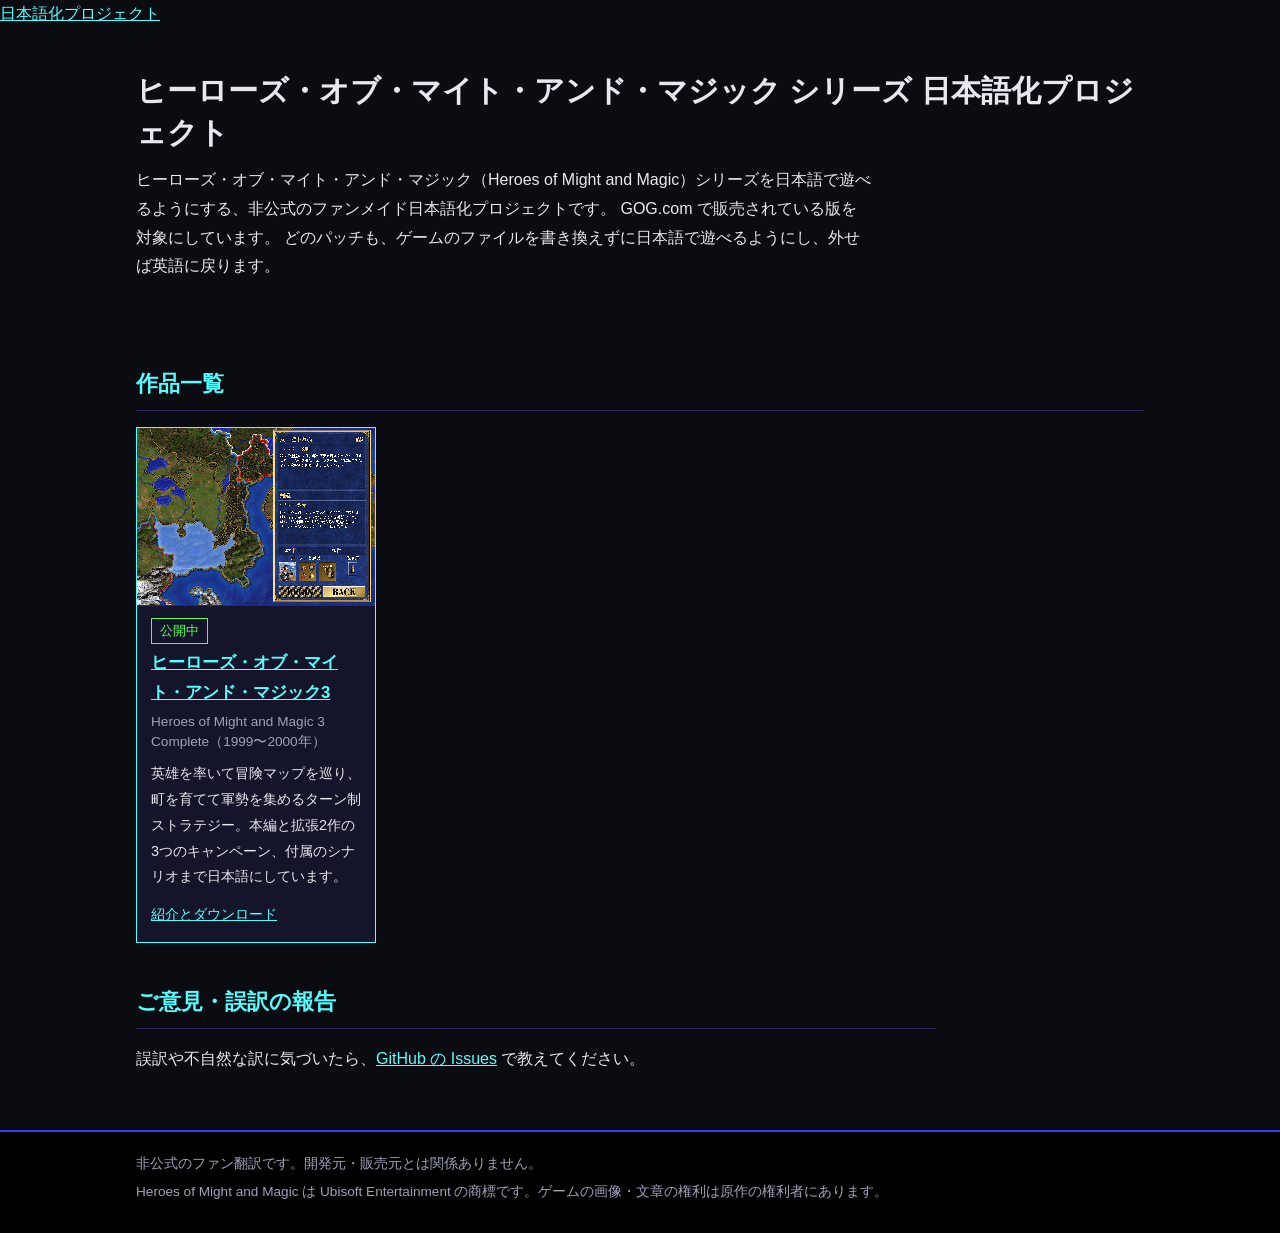
==== docs/index.html @ 7abdaea7 "ヒーローズ・オブ・マイト・アンド・マジック シリーズ 日本語化プロジェクトのサイトを追加（第3作） Co-Authored-By: Claude Opus 5.5 <noreply@anthropic" ====
<!doctype html>
<html lang="ja">
<head>
<meta charset="utf-8">
<meta name="viewport" content="width=device-width, initial-scale=1">
<title>ヒーローズ・オブ・マイト・アンド・マジック シリーズ 日本語化プロジェクト</title>
<meta name="description" content="ヒーローズ・オブ・マイト・アンド・マジック（Heroes of Might and Magic）シリーズを日本語で遊べるようにする、非公式のファンメイド日本語化プロジェクト。">
<meta property="og:type" content="website">
<meta property="og:title" content="ヒーローズ・オブ・マイト・アンド・マジック シリーズ 日本語化プロジェクト">
<meta property="og:description" content="ヒーローズ・オブ・マイト・アンド・マジック（Heroes of Might and Magic）シリーズを日本語で遊べるようにする、非公式のファンメイド日本語化プロジェクト。">
<meta property="og:url" content="https://higesho.github.io/homm-ja/">
<meta property="og:image" content="https://higesho.github.io/homm-ja/homm3/img/campaign.png">
<link rel="stylesheet" href="style.css">
</head>
<body>
<header class="jpn" id="jpn"><div class="jpn-band"><a class="jpn-home" href="https://higesho.github.io/ja/">日本語化プロジェクト</a></div></header>
<script src="https://higesho.github.io/ja/nav.js"></script>

<main class="band">
<section class="hero">
<h1>ヒーローズ・オブ・マイト・アンド・マジック シリーズ 日本語化プロジェクト</h1>
<p class="tag">ヒーローズ・オブ・マイト・アンド・マジック（Heroes of Might and Magic）シリーズを日本語で遊べるようにする、非公式のファンメイド日本語化プロジェクトです。
GOG.com で販売されている版を対象にしています。
どのパッチも、ゲームのファイルを書き換えずに日本語で遊べるようにし、外せば英語に戻ります。</p>
</section>

<h2 id="titles">作品一覧</h2>
<ul class="titles">
  <li class="ready">
    <a class="thumb" href="homm3/index.html"><img src="homm3/img/campaign.png" alt="ヒーローズ・オブ・マイト・アンド・マジック3 日本語版のキャンペーン選択の画面" loading="lazy"></a>
    <div class="body">
      <span class="state ready">公開中</span>
      <span class="name"><a href="homm3/index.html">ヒーローズ・オブ・マイト・アンド・マジック3</a></span>
      <span class="orig">Heroes of Might and Magic 3 Complete（1999〜2000年）</span>
      <span class="desc">英雄を率いて冒険マップを巡り、町を育てて軍勢を集めるターン制ストラテジー。本編と拡張2作の3つのキャンペーン、付属のシナリオまで日本語にしています。</span>
      <span class="more"><a href="homm3/index.html">紹介とダウンロード</a></span>
    </div>
  </li>
</ul>

<div class="text">
<h2>ご意見・誤訳の報告</h2>
<p>誤訳や不自然な訳に気づいたら、<a href="https://github.com/higesho/homm-ja/issues">GitHub の Issues</a> で教えてください。</p>
</div>
</main>

<footer class="foot"><div class="band">
  <p>非公式のファン翻訳です。開発元・販売元とは関係ありません。</p>
  <p>Heroes of Might and Magic は Ubisoft Entertainment の商標です。ゲームの画像・文章の権利は原作の権利者にあります。</p>
</div></footer>
</body>
</html>
---- docs/style.css ----
/* ヒーローズ・オブ・マイト・アンド・マジック シリーズ 日本語化プロジェクト — スタイル */
:root {
  --bg: #0b0b12;
  --panel: #14142a;
  --line: #2a2a5a;
  --text: #e8e8f0;
  --muted: #a0a0b8;
  --cyan: #55ffff;
  --blue: #3a3aff;
  --gold: #ffd75a;
  --green: #55ff55;
}

* { box-sizing: border-box; }

html { -webkit-text-size-adjust: 100%; }

body {
  margin: 0;
  background: var(--bg);
  color: var(--text);
  font-family: "Hiragino Kaku Gothic ProN", "Hiragino Sans", "Yu Gothic UI", "Meiryo", sans-serif;
  line-height: 1.8;
}

a { color: var(--cyan); }
a:hover { color: #ffffff; }

.band { max-width: 1040px; margin: 0 auto; padding: 0 16px; }

/* 上の帯 */
header.top { border-bottom: 2px solid var(--blue); background: #000; }
header.top .band { display: flex; flex-wrap: wrap; align-items: center; gap: 8px 24px; padding-top: 10px; padding-bottom: 10px; }
.brand { color: var(--cyan); font-weight: bold; font-size: 1.1rem; text-decoration: none; letter-spacing: 0.05em; }
header.top nav { display: flex; flex-wrap: wrap; gap: 4px 16px; }
header.top nav a { color: var(--muted); text-decoration: none; }
header.top nav a:hover, header.top nav a.here { color: var(--text); }

/* 冒頭 */
.hero { padding: 40px 0 24px; }
.hero h1 { margin: 0 0 12px; font-size: 1.9rem; line-height: 1.4; }
.hero .sub { margin: 0 0 4px; color: var(--muted); font-size: 0.95rem; letter-spacing: 0.04em; }
.hero p.tag { margin: 0 0 20px; max-width: 46em; }

.dl { display: inline-block; margin: 0 12px 8px 0; padding: 10px 22px; background: var(--blue); color: #fff; text-decoration: none; font-weight: bold; border: 2px solid var(--cyan); }
.dl:hover { background: #5555ff; color: #fff; }
.dl.sub { background: transparent; border-color: var(--line); color: var(--text); font-weight: normal; }

h2 { margin: 40px 0 12px; padding-bottom: 6px; border-bottom: 1px solid var(--line); font-size: 1.35rem; color: var(--cyan); }
h3 { margin: 24px 0 8px; font-size: 1.1rem; }

code { background: #1e1e3a; padding: 1px 6px; border-radius: 3px; font-size: 0.92em; word-break: break-all; }

/* 作品一覧 */
.titles { display: grid; grid-template-columns: repeat(auto-fill, minmax(230px, 1fr)); gap: 16px; margin: 16px 0 8px; padding: 0; list-style: none; }
.titles li { background: var(--panel); border: 1px solid var(--line); display: flex; flex-direction: column; }
.titles li.ready { border-color: var(--cyan); }
.titles .thumb { display: block; aspect-ratio: 4 / 3; background: #000; border-bottom: 1px solid var(--line); overflow: hidden; }
.titles .thumb img { width: 100%; height: 100%; object-fit: fill; image-rendering: pixelated; display: block; }
.titles .thumb.none { display: flex; align-items: center; justify-content: center; color: #3a3a6a; font-size: 3rem; font-weight: bold; font-family: Georgia, "Times New Roman", serif; }
.titles .body { padding: 12px 14px 14px; display: flex; flex-direction: column; gap: 4px; flex: 1; }
.titles .name { font-weight: bold; font-size: 1.05rem; }
.titles .orig { color: var(--muted); font-size: 0.85rem; line-height: 1.5; }
.titles .desc { font-size: 0.9rem; margin-top: 4px; flex: 1; }
.titles .more { margin-top: 8px; font-size: 0.9rem; }
.state { display: inline-block; align-self: flex-start; padding: 0 8px; font-size: 0.8rem; border: 1px solid; }
.state.ready { color: var(--green); border-color: var(--green); }
.state.wip { color: var(--gold); border-color: var(--gold); }
.state.plan { color: var(--muted); border-color: var(--line); }

/* 画面 */
.shots { display: grid; grid-template-columns: repeat(auto-fill, minmax(300px, 1fr)); gap: 16px; margin: 16px 0; }
.shots figure { margin: 0; background: #000; border: 1px solid var(--line); }
.shots img { display: block; width: 100%; aspect-ratio: 4 / 3; object-fit: fill; image-rendering: pixelated; }
.shots figcaption { padding: 6px 10px; font-size: 0.88rem; color: var(--muted); }

/* 文章 */
.text { max-width: 50em; }
.text ol, .text ul { padding-left: 1.4em; }
.text li { margin: 4px 0; }
.note { background: var(--panel); border-left: 4px solid var(--cyan); padding: 10px 14px; margin: 16px 0; }

table.ver { border-collapse: collapse; font-size: 0.88rem; margin: 8px 0; }
table.ver th, table.ver td { border: 1px solid var(--line); padding: 4px 10px; text-align: left; }
table.ver th { background: var(--panel); font-weight: normal; color: var(--muted); }
.scroll { overflow-x: auto; }

/* 下の帯 */
footer.foot { margin-top: 56px; border-top: 2px solid var(--blue); background: #000; color: var(--muted); font-size: 0.85rem; }
footer.foot .band { padding-top: 16px; padding-bottom: 24px; }
footer.foot p { margin: 4px 0; }

@media (max-width: 600px) {
  .hero h1 { font-size: 1.5rem; }
  .shots { grid-template-columns: 1fr; }
}

/* メニュー: 同じシリーズのリンクを左、GitHub、ほかのシリーズ（higesho.github.io の別サイト）を右に並べ、
   ほかのシリーズは区切り線・金色・「↗」で見分ける */
header.top nav a[href^="https://github.com/"] { order: 1; }
header.top nav a[href^="https://higesho.github.io/"] { order: 2; color: var(--gold); opacity: 0.85; }
header.top nav a[href^="https://higesho.github.io/"]::before { content: "↗ "; }
header.top nav a[href^="https://higesho.github.io/"]:hover { color: #fff; opacity: 1; }
header.top nav a:not([href^="https://higesho.github.io/"]) + a[href^="https://higesho.github.io/"] { margin-left: 4px; padding-left: 16px; border-left: 1px solid var(--line); }
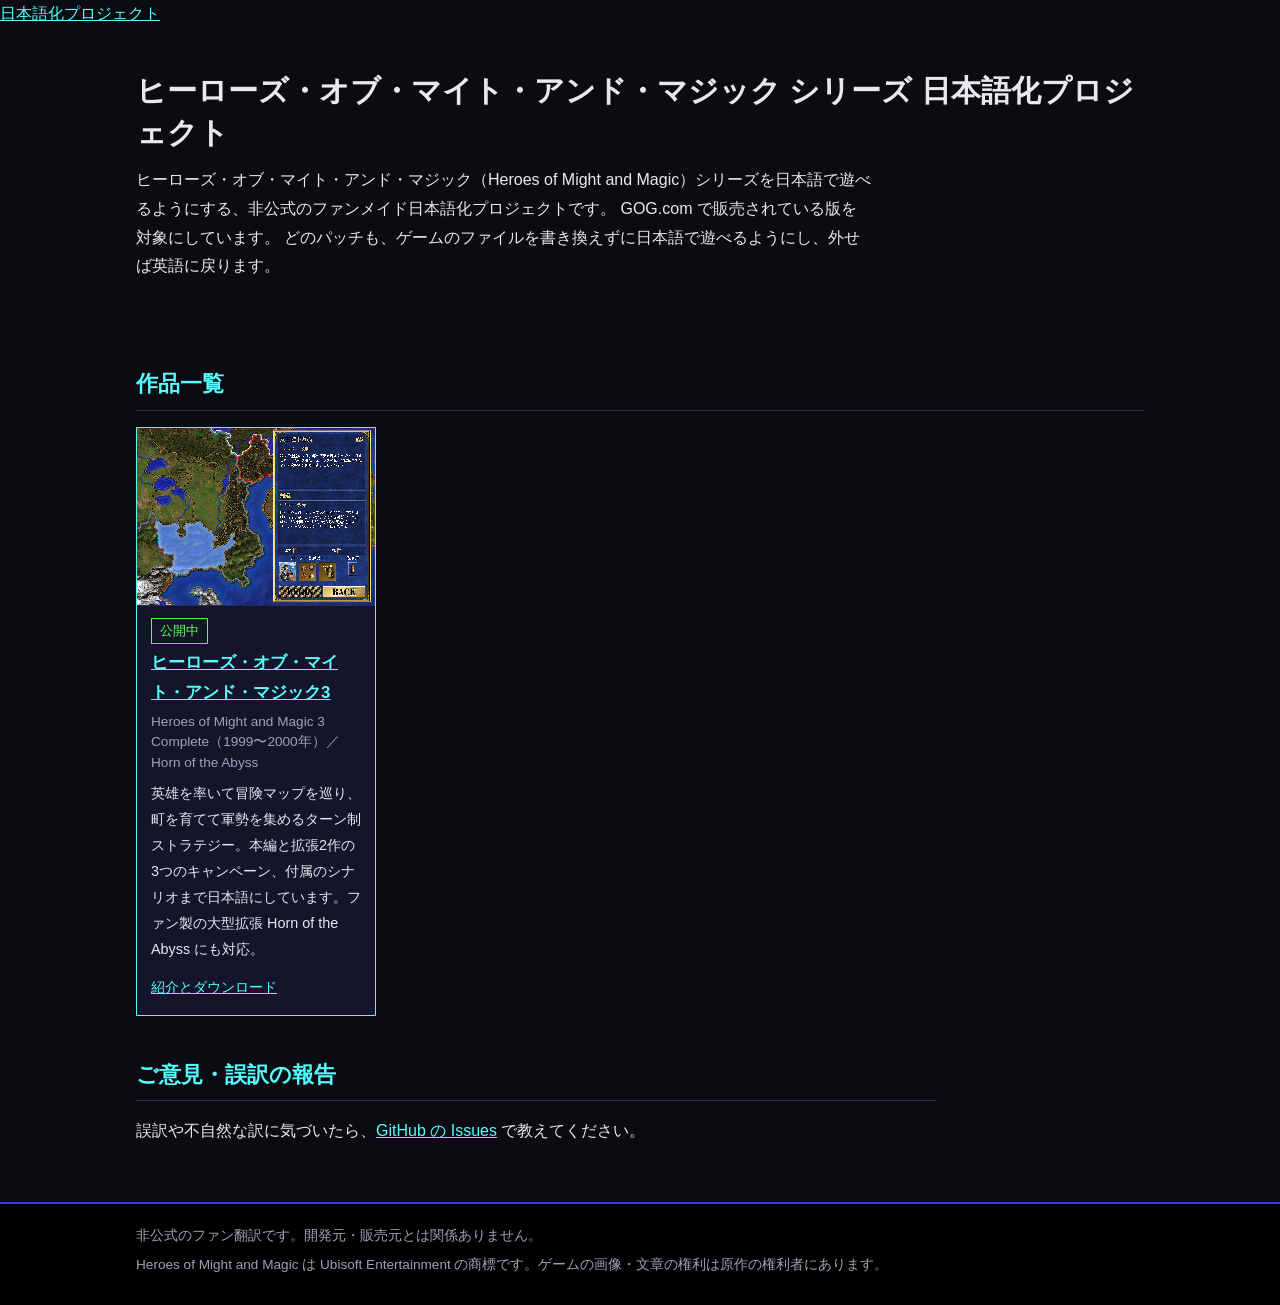
==== commit fd2d0983: "ヒーローズ3 日本語化パッチ v1.1: Horn of the Abyss に対応 Co-Authored-By: Claude Opus 5.5 <noreply@anthropic.com>" ====
--- a/docs/index.html
+++ b/docs/index.html
@@ -31,8 +31,8 @@
     <div class="body">
       <span class="state ready">公開中</span>
       <span class="name"><a href="homm3/index.html">ヒーローズ・オブ・マイト・アンド・マジック3</a></span>
-      <span class="orig">Heroes of Might and Magic 3 Complete（1999〜2000年）</span>
-      <span class="desc">英雄を率いて冒険マップを巡り、町を育てて軍勢を集めるターン制ストラテジー。本編と拡張2作の3つのキャンペーン、付属のシナリオまで日本語にしています。</span>
+      <span class="orig">Heroes of Might and Magic 3 Complete（1999〜2000年）／ Horn of the Abyss</span>
+      <span class="desc">英雄を率いて冒険マップを巡り、町を育てて軍勢を集めるターン制ストラテジー。本編と拡張2作の3つのキャンペーン、付属のシナリオまで日本語にしています。ファン製の大型拡張 Horn of the Abyss にも対応。</span>
       <span class="more"><a href="homm3/index.html">紹介とダウンロード</a></span>
     </div>
   </li>
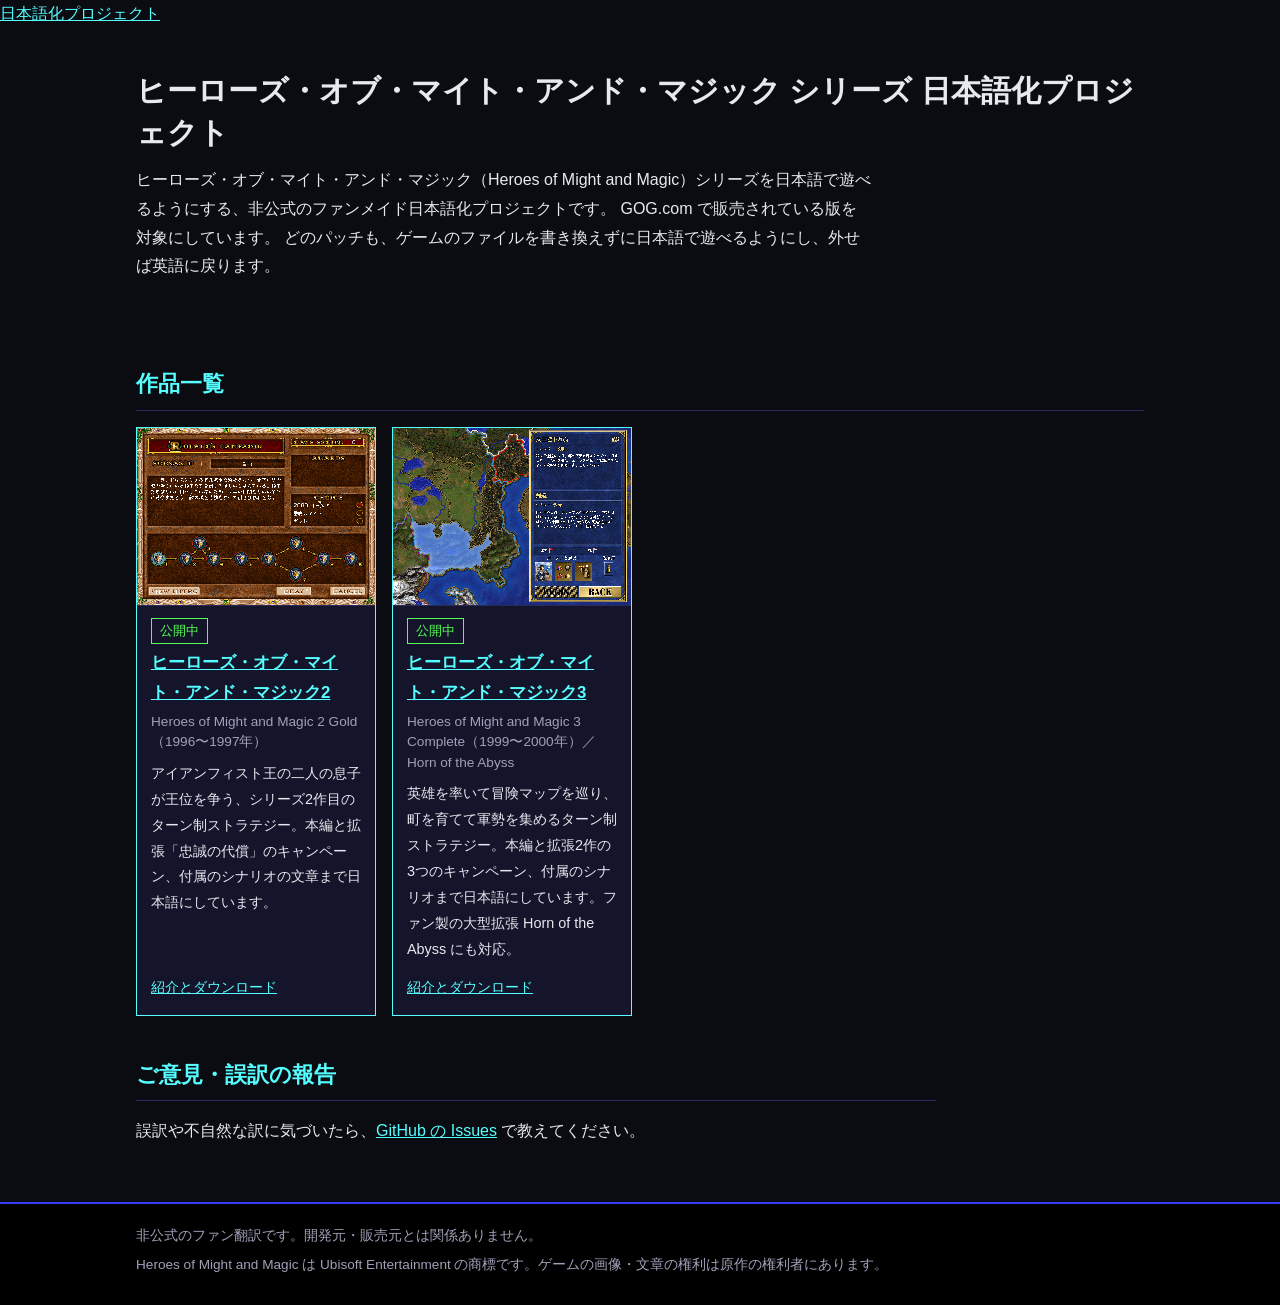
==== commit c522efc0: "ヒーローズ2 日本語化パッチ v1.0 のページを追加 Co-Authored-By: Claude Opus 5.5 <noreply@anthropic.com>" ====
--- a/docs/index.html
+++ b/docs/index.html
@@ -27,6 +27,16 @@
 <h2 id="titles">作品一覧</h2>
 <ul class="titles">
   <li class="ready">
+    <a class="thumb" href="homm2/index.html"><img src="homm2/img/campaign.png" alt="ヒーローズ・オブ・マイト・アンド・マジック2 日本語版のキャンペーンの画面" loading="lazy"></a>
+    <div class="body">
+      <span class="state ready">公開中</span>
+      <span class="name"><a href="homm2/index.html">ヒーローズ・オブ・マイト・アンド・マジック2</a></span>
+      <span class="orig">Heroes of Might and Magic 2 Gold（1996〜1997年）</span>
+      <span class="desc">アイアンフィスト王の二人の息子が王位を争う、シリーズ2作目のターン制ストラテジー。本編と拡張「忠誠の代償」のキャンペーン、付属のシナリオの文章まで日本語にしています。</span>
+      <span class="more"><a href="homm2/index.html">紹介とダウンロード</a></span>
+    </div>
+  </li>
+  <li class="ready">
     <a class="thumb" href="homm3/index.html"><img src="homm3/img/campaign.png" alt="ヒーローズ・オブ・マイト・アンド・マジック3 日本語版のキャンペーン選択の画面" loading="lazy"></a>
     <div class="body">
       <span class="state ready">公開中</span>
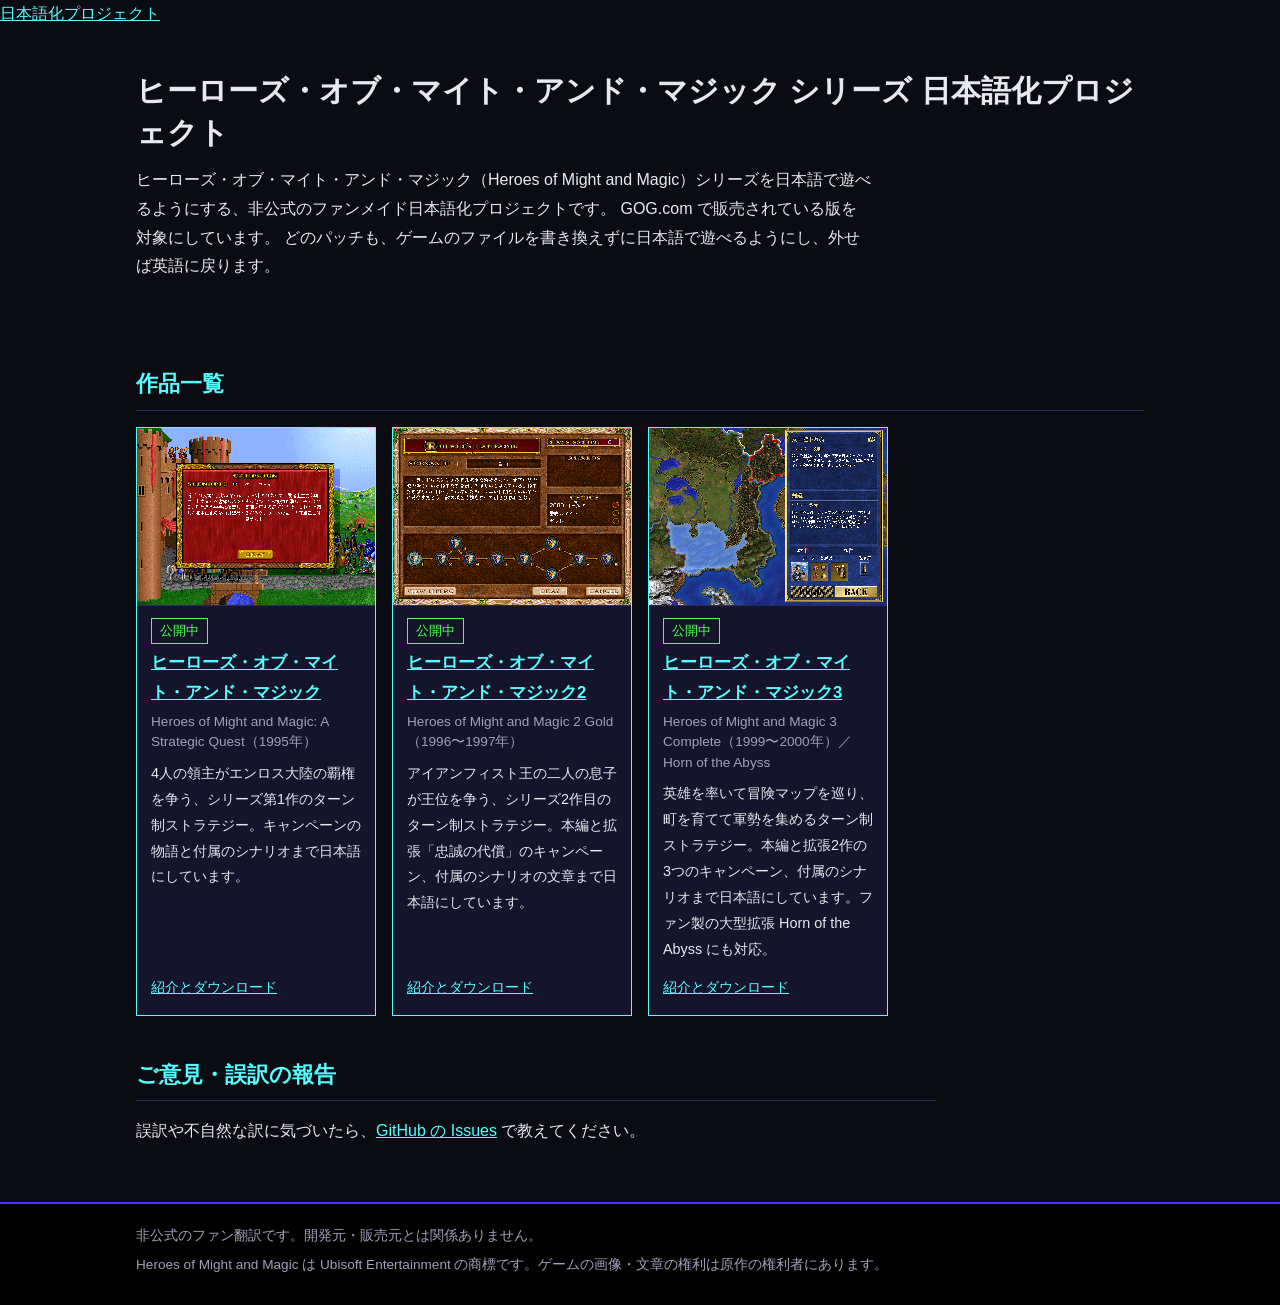
==== commit 827e6b1e: "ヒーローズ（第1作）日本語化パッチ v1.0 のページを追加 Co-Authored-By: Claude Opus 5.5 <noreply@anthropic.com>" ====
--- a/docs/index.html
+++ b/docs/index.html
@@ -26,6 +26,16 @@
 
 <h2 id="titles">作品一覧</h2>
 <ul class="titles">
+  <li class="ready">
+    <a class="thumb" href="homm1/index.html"><img src="homm1/img/campaign.png" alt="ヒーローズ・オブ・マイト・アンド・マジック 日本語版のキャンペーンの画面" loading="lazy"></a>
+    <div class="body">
+      <span class="state ready">公開中</span>
+      <span class="name"><a href="homm1/index.html">ヒーローズ・オブ・マイト・アンド・マジック</a></span>
+      <span class="orig">Heroes of Might and Magic: A Strategic Quest（1995年）</span>
+      <span class="desc">4人の領主がエンロス大陸の覇権を争う、シリーズ第1作のターン制ストラテジー。キャンペーンの物語と付属のシナリオまで日本語にしています。</span>
+      <span class="more"><a href="homm1/index.html">紹介とダウンロード</a></span>
+    </div>
+  </li>
   <li class="ready">
     <a class="thumb" href="homm2/index.html"><img src="homm2/img/campaign.png" alt="ヒーローズ・オブ・マイト・アンド・マジック2 日本語版のキャンペーンの画面" loading="lazy"></a>
     <div class="body">
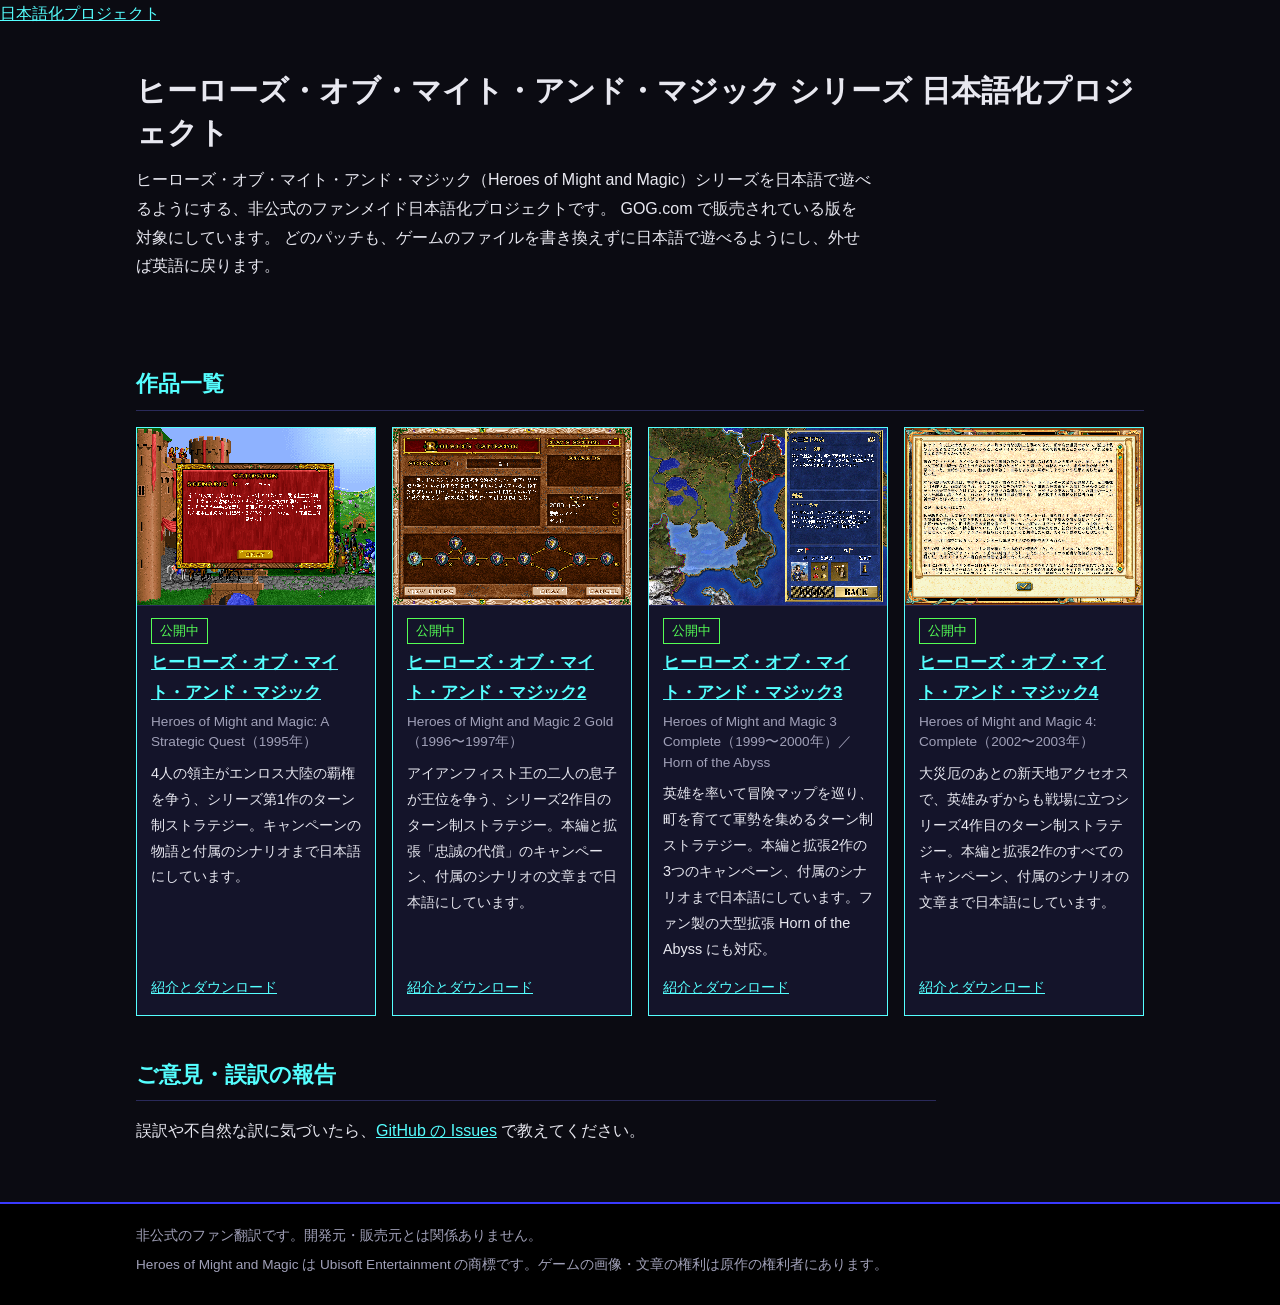
==== commit b2ac42b5: "ヒーローズ4 日本語化パッチ v1.0 のページを追加 Co-Authored-By: Claude Opus 5.5 <noreply@anthropic.com>" ====
--- a/docs/index.html
+++ b/docs/index.html
@@ -56,6 +56,16 @@
       <span class="more"><a href="homm3/index.html">紹介とダウンロード</a></span>
     </div>
   </li>
+  <li class="ready">
+    <a class="thumb" href="homm4/index.html"><img src="homm4/img/campaign.png" alt="ヒーローズ・オブ・マイト・アンド・マジック4 日本語版のキャンペーンの画面" loading="lazy"></a>
+    <div class="body">
+      <span class="state ready">公開中</span>
+      <span class="name"><a href="homm4/index.html">ヒーローズ・オブ・マイト・アンド・マジック4</a></span>
+      <span class="orig">Heroes of Might and Magic 4: Complete（2002〜2003年）</span>
+      <span class="desc">大災厄のあとの新天地アクセオスで、英雄みずからも戦場に立つシリーズ4作目のターン制ストラテジー。本編と拡張2作のすべてのキャンペーン、付属のシナリオの文章まで日本語にしています。</span>
+      <span class="more"><a href="homm4/index.html">紹介とダウンロード</a></span>
+    </div>
+  </li>
 </ul>
 
 <div class="text">
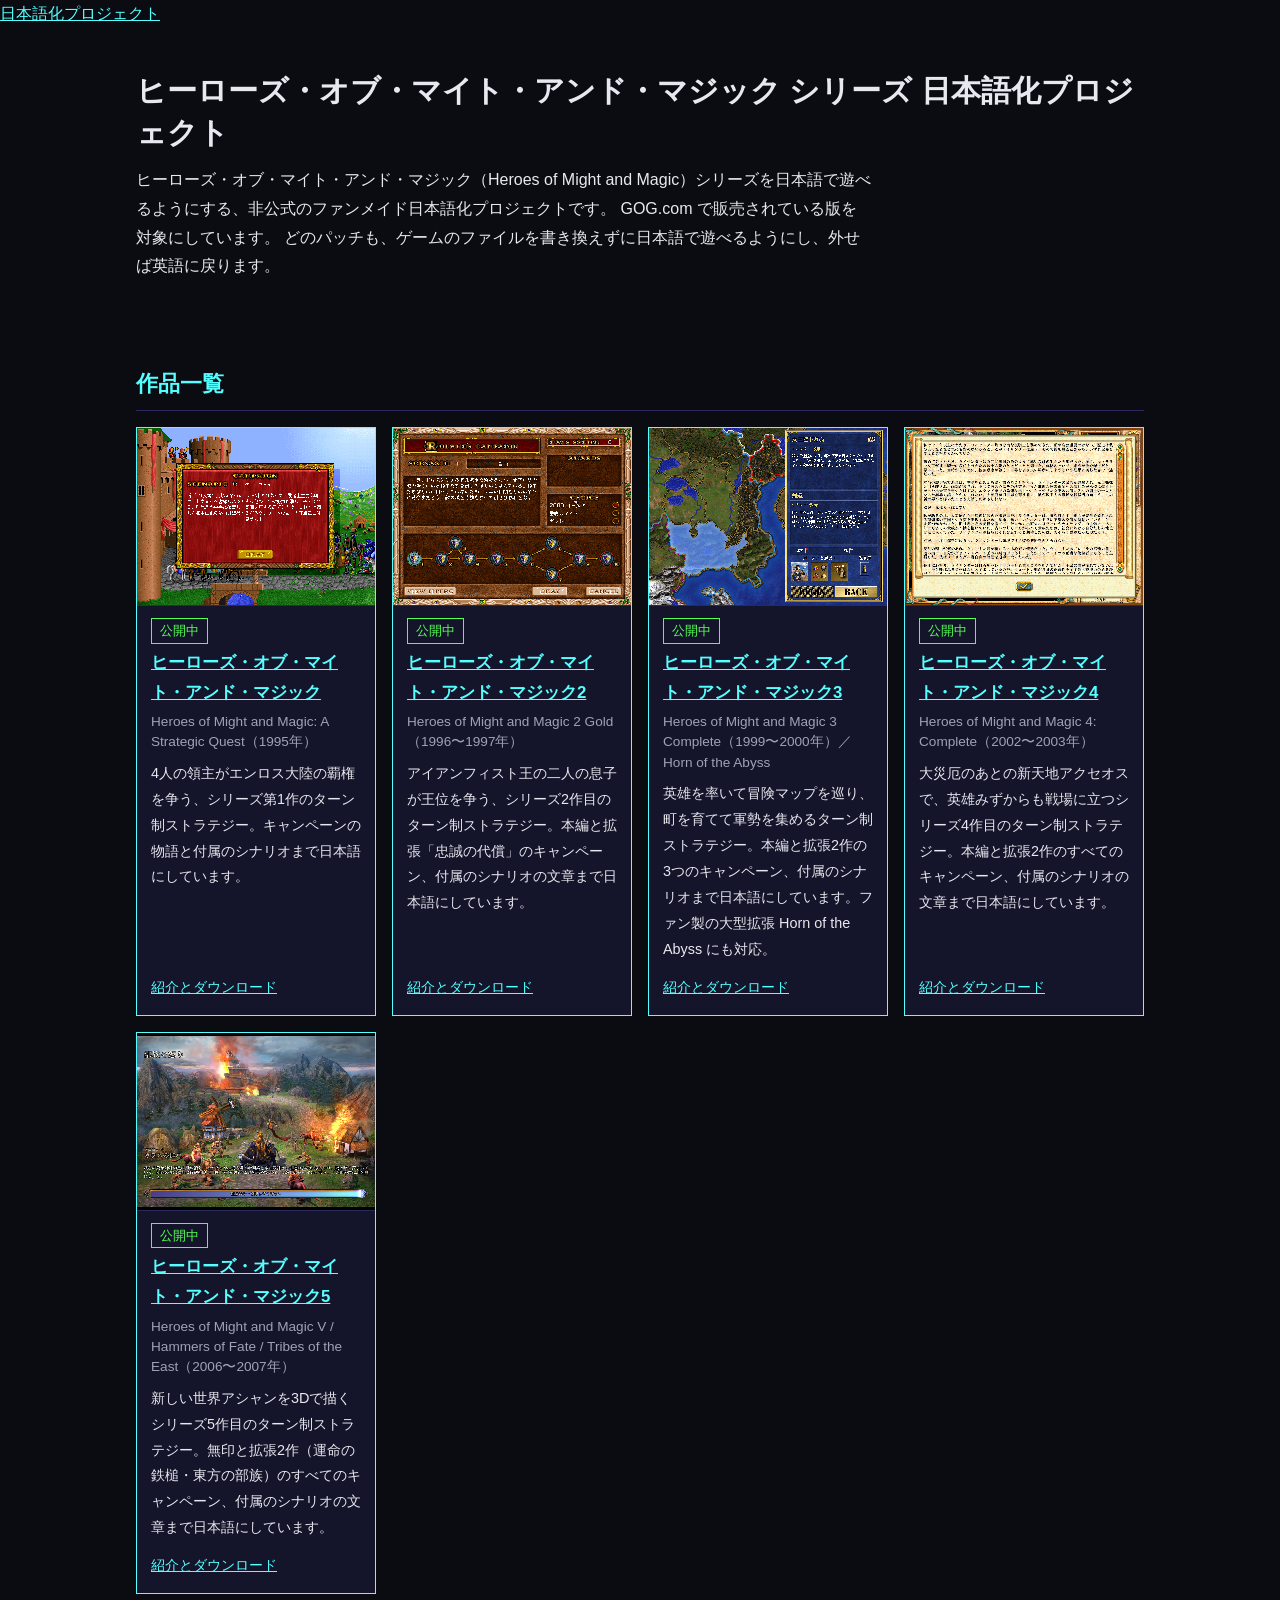
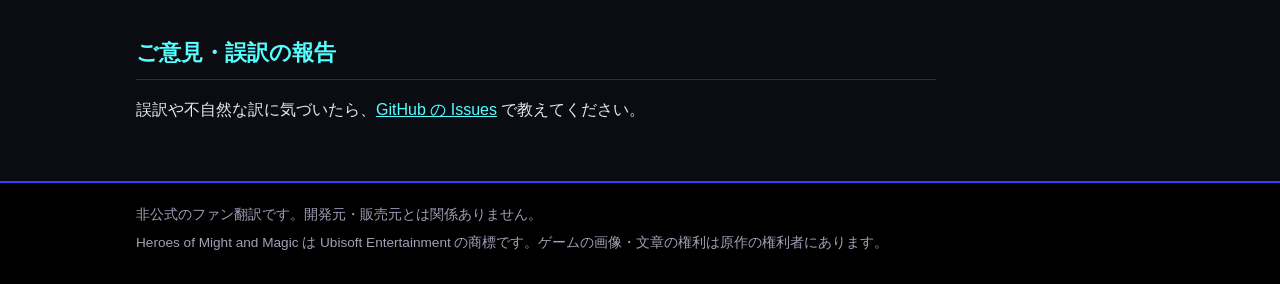
==== commit 92dad45e: "ヒーローズ5 日本語化パッチ v1.0 のページを追加 Co-Authored-By: Claude Opus 5.5 <noreply@anthropic.com>" ====
--- a/docs/index.html
+++ b/docs/index.html
@@ -66,6 +66,16 @@
       <span class="more"><a href="homm4/index.html">紹介とダウンロード</a></span>
     </div>
   </li>
+  <li class="ready">
+    <a class="thumb" href="homm5/index.html"><img src="homm5/img/campaign.png" alt="ヒーローズ・オブ・マイト・アンド・マジック5 日本語版のキャンペーンの画面" loading="lazy"></a>
+    <div class="body">
+      <span class="state ready">公開中</span>
+      <span class="name"><a href="homm5/index.html">ヒーローズ・オブ・マイト・アンド・マジック5</a></span>
+      <span class="orig">Heroes of Might and Magic V / Hammers of Fate / Tribes of the East（2006〜2007年）</span>
+      <span class="desc">新しい世界アシャンを3Dで描くシリーズ5作目のターン制ストラテジー。無印と拡張2作（運命の鉄槌・東方の部族）のすべてのキャンペーン、付属のシナリオの文章まで日本語にしています。</span>
+      <span class="more"><a href="homm5/index.html">紹介とダウンロード</a></span>
+    </div>
+  </li>
 </ul>
 
 <div class="text">
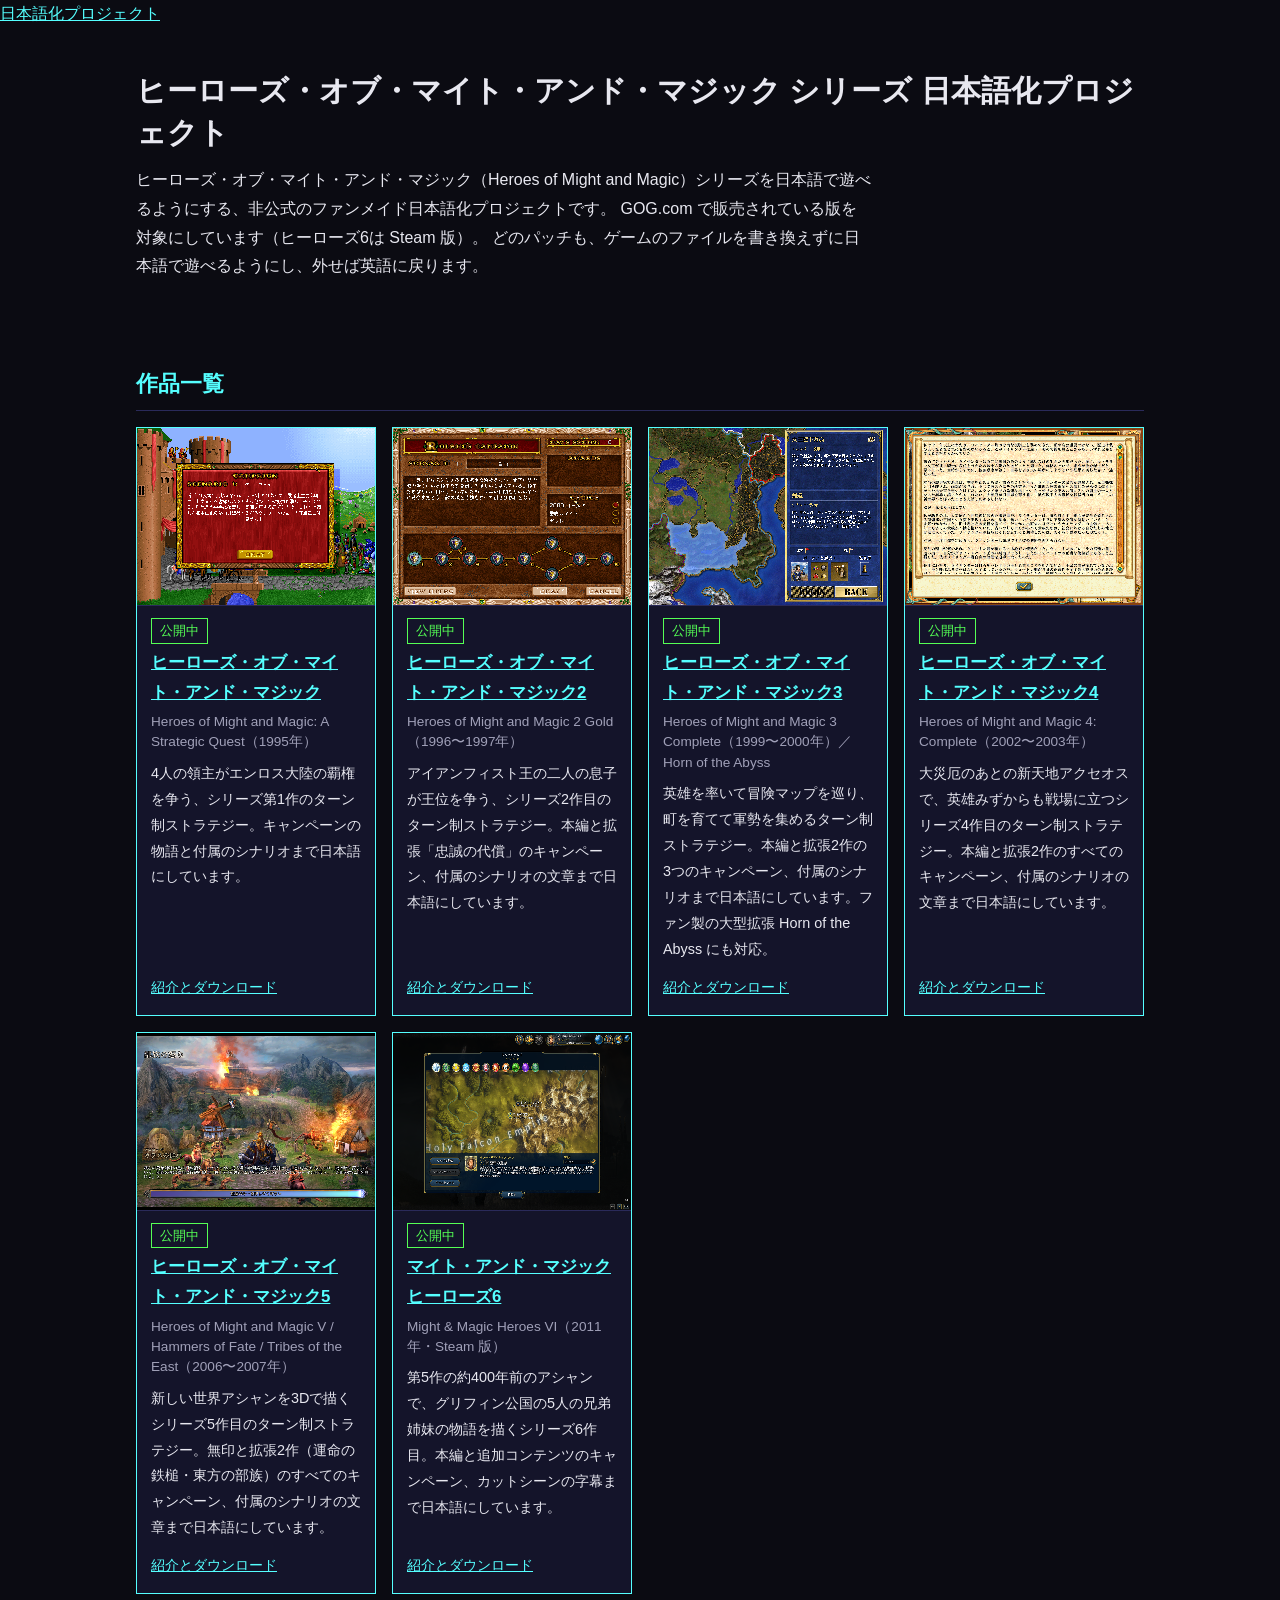
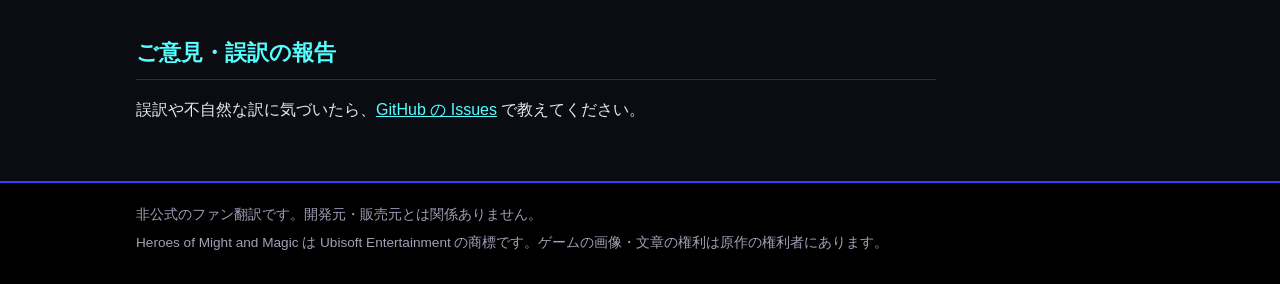
==== commit 97064f0b: "Add Might & Magic Heroes VI JP patch page (homm6-v1.0) Co-Authored-By: Claude Opus 5.5 <noreply@anth" ====
--- a/docs/index.html
+++ b/docs/index.html
@@ -20,7 +20,7 @@
 <section class="hero">
 <h1>ヒーローズ・オブ・マイト・アンド・マジック シリーズ 日本語化プロジェクト</h1>
 <p class="tag">ヒーローズ・オブ・マイト・アンド・マジック（Heroes of Might and Magic）シリーズを日本語で遊べるようにする、非公式のファンメイド日本語化プロジェクトです。
-GOG.com で販売されている版を対象にしています。
+GOG.com で販売されている版を対象にしています（ヒーローズ6は Steam 版）。
 どのパッチも、ゲームのファイルを書き換えずに日本語で遊べるようにし、外せば英語に戻ります。</p>
 </section>
 
@@ -76,6 +76,16 @@
       <span class="more"><a href="homm5/index.html">紹介とダウンロード</a></span>
     </div>
   </li>
+  <li class="ready">
+    <a class="thumb" href="homm6/index.html"><img src="homm6/img/campaign.png" alt="マイト・アンド・マジック ヒーローズ6 日本語版のキャンペーンの画面" loading="lazy"></a>
+    <div class="body">
+      <span class="state ready">公開中</span>
+      <span class="name"><a href="homm6/index.html">マイト・アンド・マジック ヒーローズ6</a></span>
+      <span class="orig">Might &amp; Magic Heroes VI（2011年・Steam 版）</span>
+      <span class="desc">第5作の約400年前のアシャンで、グリフィン公国の5人の兄弟姉妹の物語を描くシリーズ6作目。本編と追加コンテンツのキャンペーン、カットシーンの字幕まで日本語にしています。</span>
+      <span class="more"><a href="homm6/index.html">紹介とダウンロード</a></span>
+    </div>
+  </li>
 </ul>
 
 <div class="text">
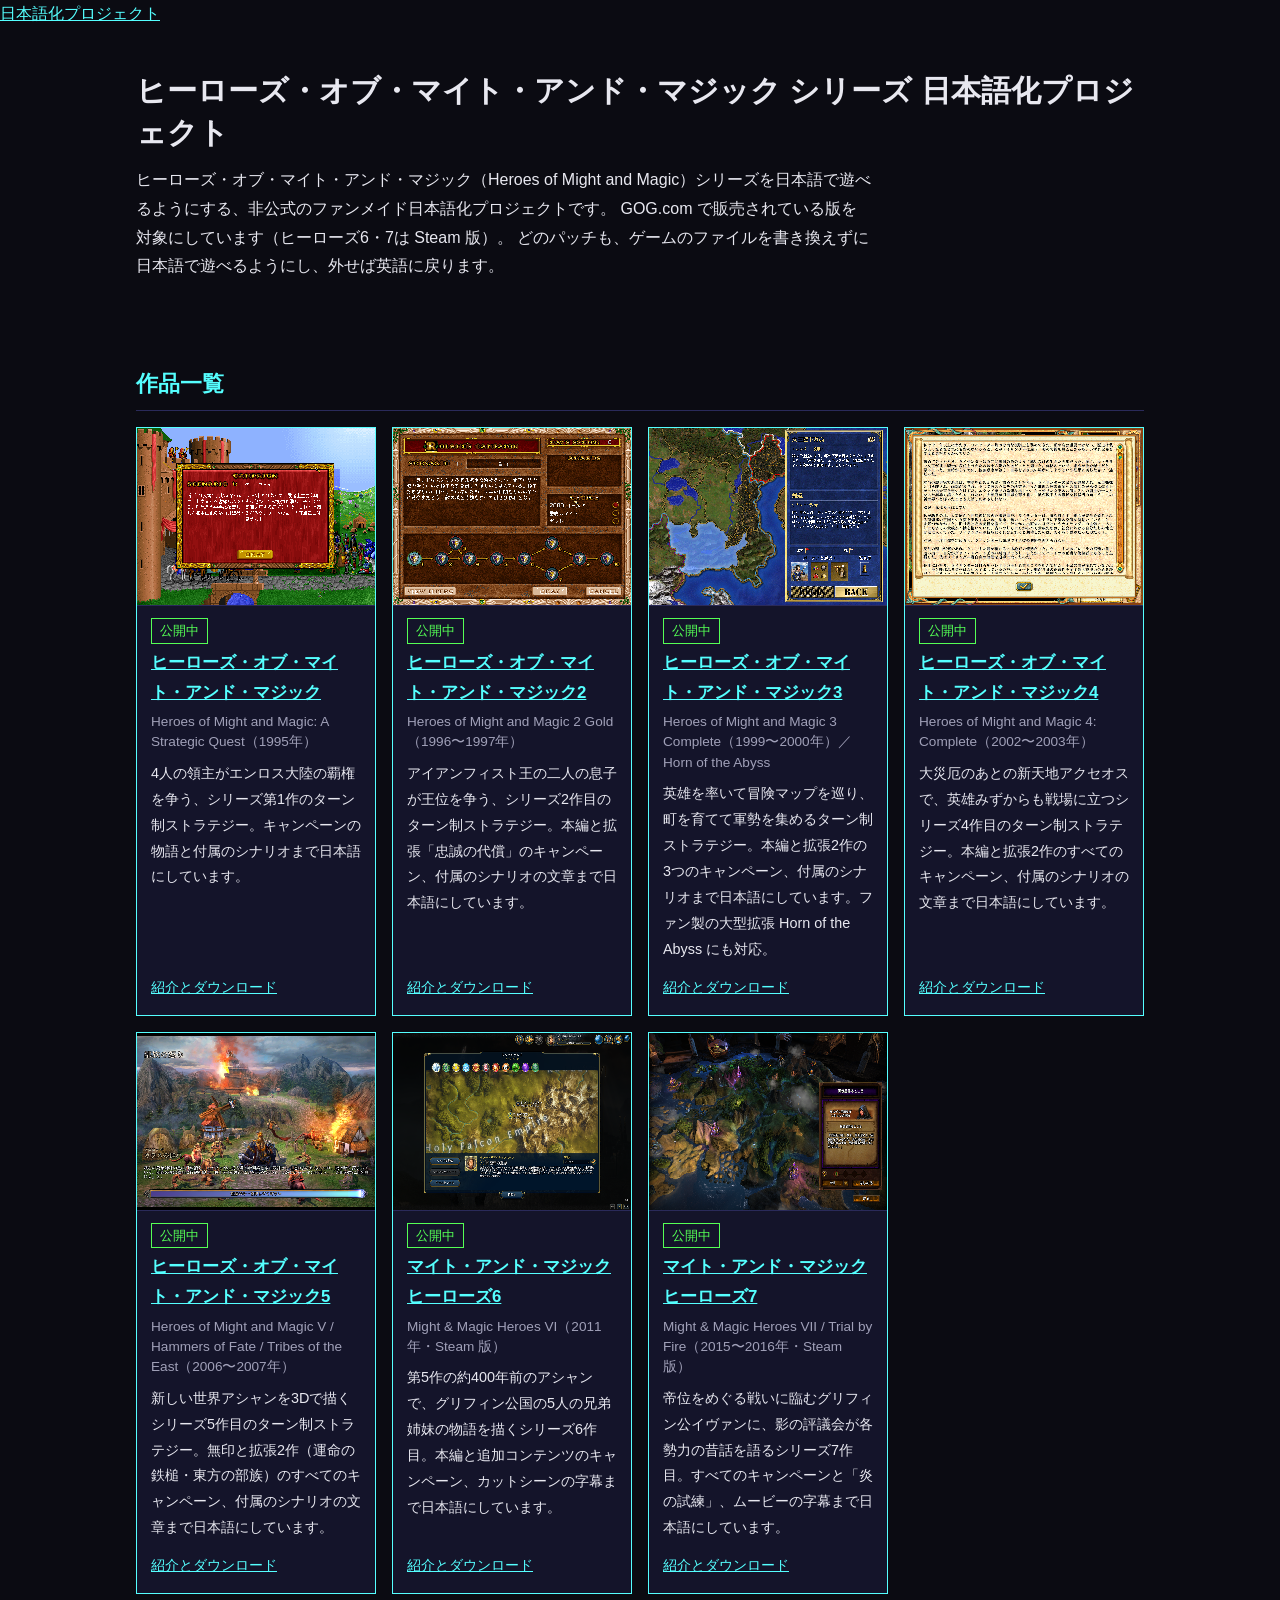
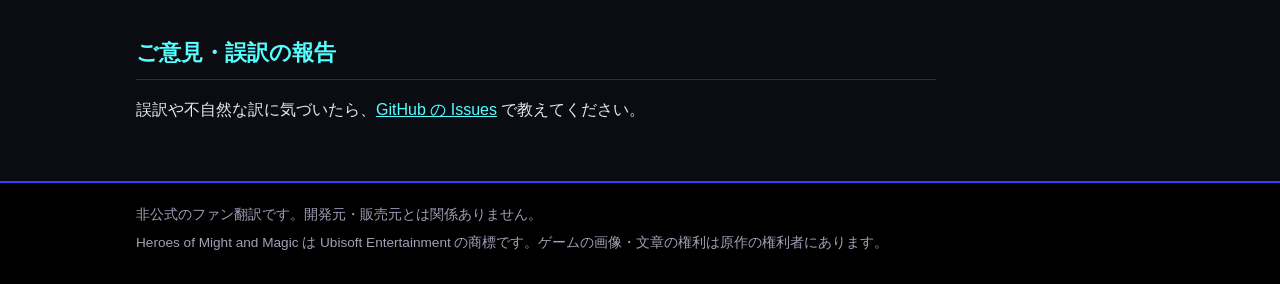
==== commit f8fb82f9: "Add Might & Magic Heroes VII JP patch page (homm7-v1.0) Co-Authored-By: Claude Opus 5.5 <noreply@ant" ====
--- a/docs/index.html
+++ b/docs/index.html
@@ -20,7 +20,7 @@
 <section class="hero">
 <h1>ヒーローズ・オブ・マイト・アンド・マジック シリーズ 日本語化プロジェクト</h1>
 <p class="tag">ヒーローズ・オブ・マイト・アンド・マジック（Heroes of Might and Magic）シリーズを日本語で遊べるようにする、非公式のファンメイド日本語化プロジェクトです。
-GOG.com で販売されている版を対象にしています（ヒーローズ6は Steam 版）。
+GOG.com で販売されている版を対象にしています（ヒーローズ6・7は Steam 版）。
 どのパッチも、ゲームのファイルを書き換えずに日本語で遊べるようにし、外せば英語に戻ります。</p>
 </section>
 
@@ -86,6 +86,16 @@
       <span class="more"><a href="homm6/index.html">紹介とダウンロード</a></span>
     </div>
   </li>
+  <li class="ready">
+    <a class="thumb" href="homm7/index.html"><img src="homm7/img/campaign.png" alt="マイト・アンド・マジック ヒーローズ7 日本語版のキャンペーンの画面" loading="lazy"></a>
+    <div class="body">
+      <span class="state ready">公開中</span>
+      <span class="name"><a href="homm7/index.html">マイト・アンド・マジック ヒーローズ7</a></span>
+      <span class="orig">Might &amp; Magic Heroes VII / Trial by Fire（2015〜2016年・Steam 版）</span>
+      <span class="desc">帝位をめぐる戦いに臨むグリフィン公イヴァンに、影の評議会が各勢力の昔話を語るシリーズ7作目。すべてのキャンペーンと「炎の試練」、ムービーの字幕まで日本語にしています。</span>
+      <span class="more"><a href="homm7/index.html">紹介とダウンロード</a></span>
+    </div>
+  </li>
 </ul>
 
 <div class="text">
